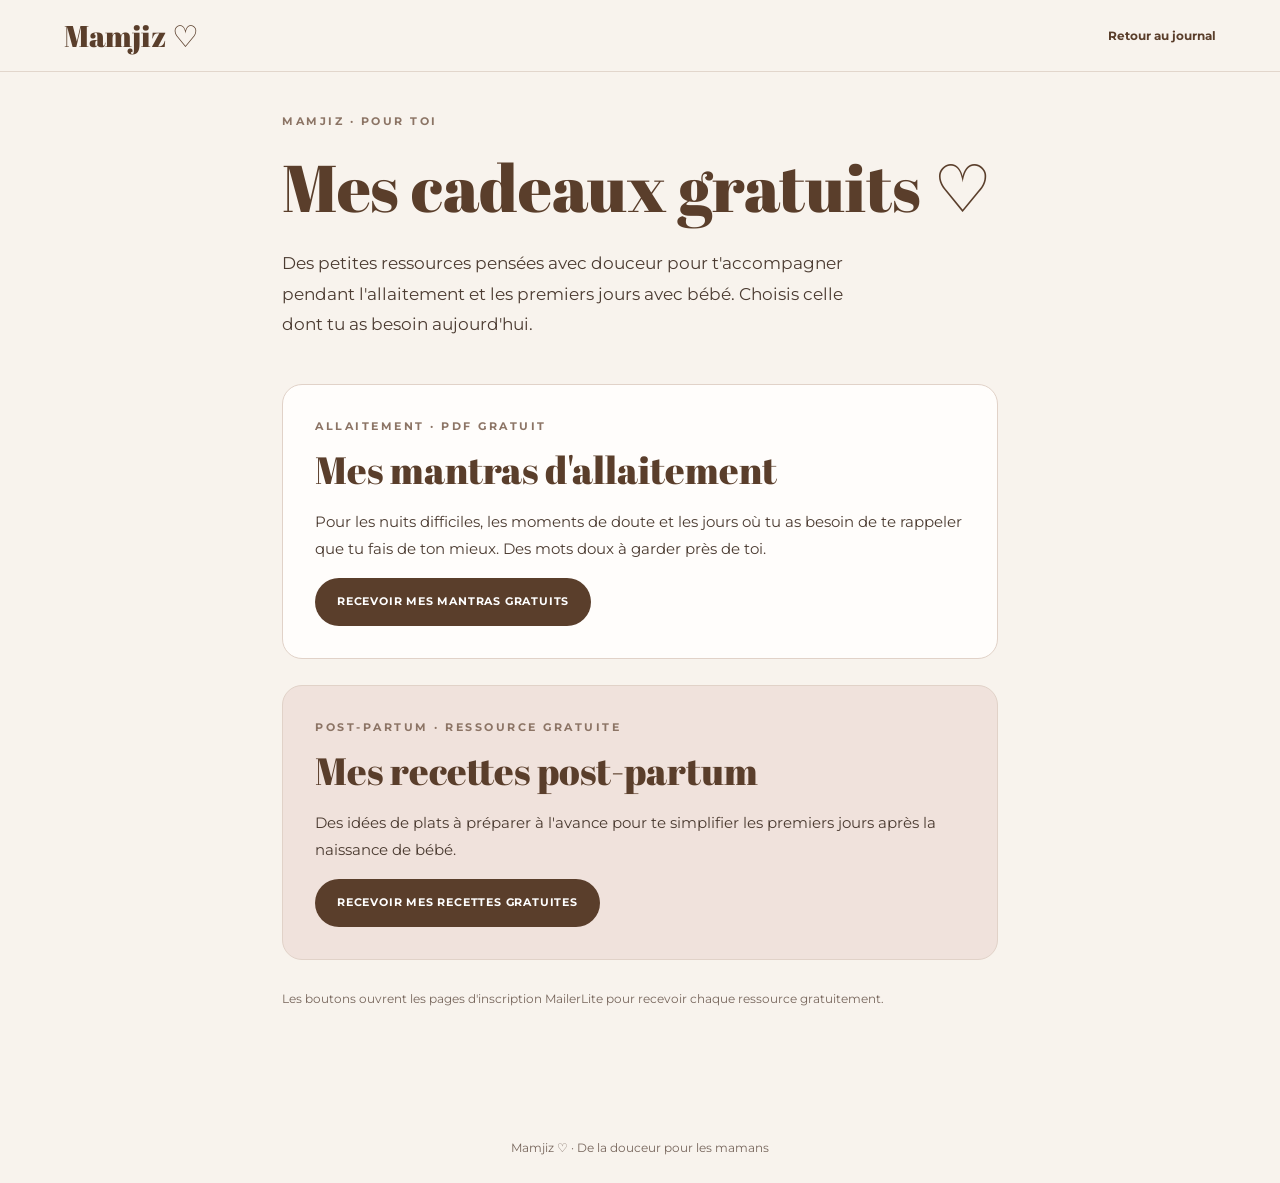
==== cadeaux-gratuits/index.html @ f65951b9 "Créer page cadeaux gratuits Mamjiz pour mantras et recettes" ====
<!doctype html>
<html lang="fr"><head><meta charset="utf-8"><meta name="viewport" content="width=device-width,initial-scale=1"><meta name="description" content="Les cadeaux gratuits Mamjiz : mantras d'allaitement et recettes post-partum à télécharger."><title>Cadeaux gratuits | Mamjiz</title><link href="https://fonts.googleapis.com/css2?family=Abril+Fatface&family=Montserrat:wght@400;500;600;700&display=swap" rel="stylesheet"><style>
:root{--bg:#f8f3ed;--brown:#5a3e2b;--pink:#f0e2dc}*{box-sizing:border-box}body{margin:0;background:var(--bg);color:#4b3b31;font:15px/1.8 Montserrat,sans-serif}header{background:#f8f3ed;border-bottom:1px solid #e2d6cc;padding:15px 5%;display:flex;align-items:center;justify-content:space-between}header a{text-decoration:none;color:var(--brown)}.brand{font:30px 'Abril Fatface',serif}.back{font-size:12px;font-weight:700}main{max-width:760px;margin:auto;padding:40px 22px 90px}.eyebrow{font-size:11px;letter-spacing:2.5px;text-transform:uppercase;font-weight:700;color:#8c7465}h1,h2{font-family:'Abril Fatface',Georgia,serif;color:var(--brown);font-weight:400;line-height:1.2}h1{font-size:clamp(42px,8vw,66px);margin:15px 0 22px}h2{font-size:clamp(28px,5vw,38px);margin:10px 0 16px}.lead{font-size:17px;max-width:590px}.gifts{display:grid;gap:26px;margin-top:44px}.gift{background:#fffdfb;border:1px solid #e1d2c8;border-radius:20px;padding:32px}.gift:nth-child(2){background:#f0e2dc}.gift p{margin:0 0 16px}.btn{display:inline-block;background:var(--brown);color:#fff;text-decoration:none;text-transform:uppercase;letter-spacing:.8px;font-size:11px;font-weight:700;border-radius:35px;padding:14px 22px;text-align:center}.note{font-size:12px;color:#77665c;margin-top:28px}footer{text-align:center;font-size:12px;padding:25px;color:#77665c}@media(max-width:650px){.gift{padding:26px 22px}.btn{display:block}}
</style></head><body><header><a class="brand" href="/">Mamjiz ♡</a><a class="back" href="/blog/mes-indispensables-allaitement/">Retour au journal</a></header><main><div class="eyebrow">Mamjiz · Pour toi</div><h1>Mes cadeaux gratuits ♡</h1><p class="lead">Des petites ressources pensées avec douceur pour t'accompagner pendant l'allaitement et les premiers jours avec bébé. Choisis celle dont tu as besoin aujourd'hui.</p><div class="gifts"><section class="gift"><div class="eyebrow">Allaitement · PDF gratuit</div><h2>Mes mantras d'allaitement</h2><p>Pour les nuits difficiles, les moments de doute et les jours où tu as besoin de te rappeler que tu fais de ton mieux. Des mots doux à garder près de toi.</p><a class="btn" href="https://mamjiz-57dzkx.subscribepage.io" target="_blank" rel="noopener">Recevoir mes mantras gratuits</a></section><section class="gift"><div class="eyebrow">Post-partum · Ressource gratuite</div><h2>Mes recettes post-partum</h2><p>Des idées de plats à préparer à l'avance pour te simplifier les premiers jours après la naissance de bébé.</p><a class="btn" href="https://mamjiz-z2cquz.subscribepage.io" target="_blank" rel="noopener">Recevoir mes recettes gratuites</a></section></div><p class="note">Les boutons ouvrent les pages d'inscription MailerLite pour recevoir chaque ressource gratuitement.</p></main><footer>Mamjiz ♡ · De la douceur pour les mamans</footer></body></html>
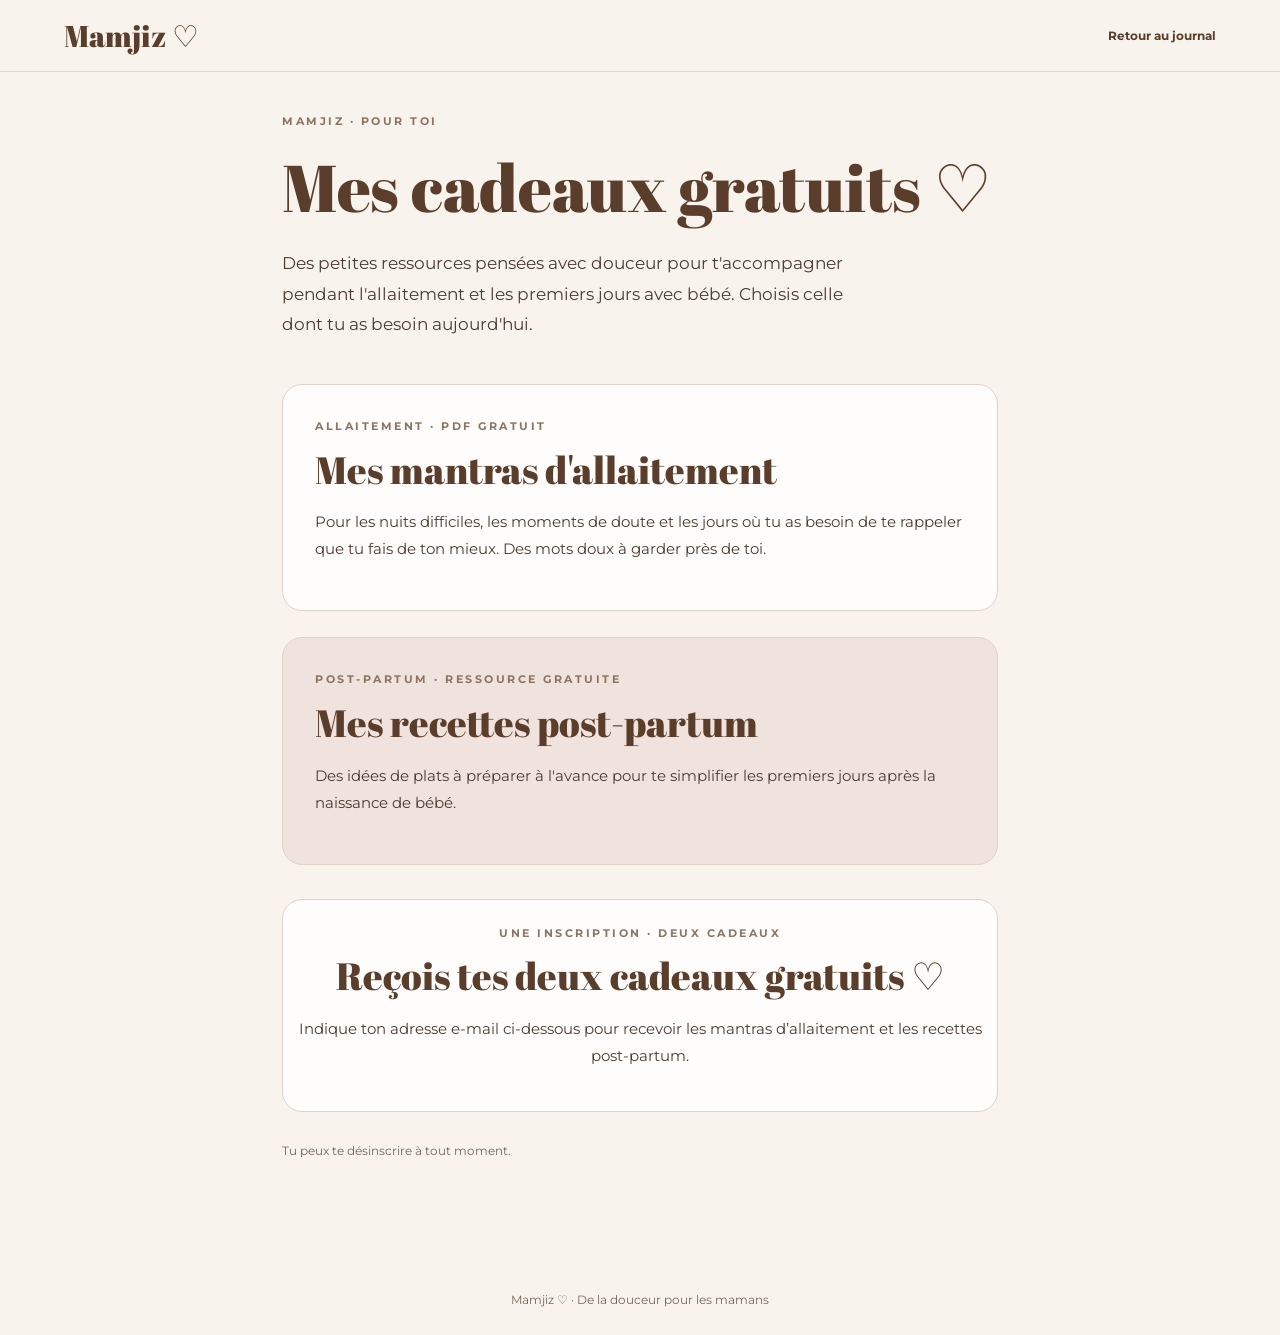
==== commit 11b05830: "Intégrer formulaire MailerLite commun aux deux cadeaux sur la page Mamjiz" ====
--- a/cadeaux-gratuits/index.html
+++ b/cadeaux-gratuits/index.html
@@ -1,4 +1,4 @@
 <!doctype html>
 <html lang="fr"><head><meta charset="utf-8"><meta name="viewport" content="width=device-width,initial-scale=1"><meta name="description" content="Les cadeaux gratuits Mamjiz : mantras d'allaitement et recettes post-partum à télécharger."><title>Cadeaux gratuits | Mamjiz</title><link href="https://fonts.googleapis.com/css2?family=Abril+Fatface&family=Montserrat:wght@400;500;600;700&display=swap" rel="stylesheet"><style>
 :root{--bg:#f8f3ed;--brown:#5a3e2b;--pink:#f0e2dc}*{box-sizing:border-box}body{margin:0;background:var(--bg);color:#4b3b31;font:15px/1.8 Montserrat,sans-serif}header{background:#f8f3ed;border-bottom:1px solid #e2d6cc;padding:15px 5%;display:flex;align-items:center;justify-content:space-between}header a{text-decoration:none;color:var(--brown)}.brand{font:30px 'Abril Fatface',serif}.back{font-size:12px;font-weight:700}main{max-width:760px;margin:auto;padding:40px 22px 90px}.eyebrow{font-size:11px;letter-spacing:2.5px;text-transform:uppercase;font-weight:700;color:#8c7465}h1,h2{font-family:'Abril Fatface',Georgia,serif;color:var(--brown);font-weight:400;line-height:1.2}h1{font-size:clamp(42px,8vw,66px);margin:15px 0 22px}h2{font-size:clamp(28px,5vw,38px);margin:10px 0 16px}.lead{font-size:17px;max-width:590px}.gifts{display:grid;gap:26px;margin-top:44px}.gift{background:#fffdfb;border:1px solid #e1d2c8;border-radius:20px;padding:32px}.gift:nth-child(2){background:#f0e2dc}.gift p{margin:0 0 16px}.btn{display:inline-block;background:var(--brown);color:#fff;text-decoration:none;text-transform:uppercase;letter-spacing:.8px;font-size:11px;font-weight:700;border-radius:35px;padding:14px 22px;text-align:center}.note{font-size:12px;color:#77665c;margin-top:28px}footer{text-align:center;font-size:12px;padding:25px;color:#77665c}@media(max-width:650px){.gift{padding:26px 22px}.btn{display:block}}
-</style></head><body><header><a class="brand" href="/">Mamjiz ♡</a><a class="back" href="/blog/mes-indispensables-allaitement/">Retour au journal</a></header><main><div class="eyebrow">Mamjiz · Pour toi</div><h1>Mes cadeaux gratuits ♡</h1><p class="lead">Des petites ressources pensées avec douceur pour t'accompagner pendant l'allaitement et les premiers jours avec bébé. Choisis celle dont tu as besoin aujourd'hui.</p><div class="gifts"><section class="gift"><div class="eyebrow">Allaitement · PDF gratuit</div><h2>Mes mantras d'allaitement</h2><p>Pour les nuits difficiles, les moments de doute et les jours où tu as besoin de te rappeler que tu fais de ton mieux. Des mots doux à garder près de toi.</p><a class="btn" href="https://mamjiz-57dzkx.subscribepage.io" target="_blank" rel="noopener">Recevoir mes mantras gratuits</a></section><section class="gift"><div class="eyebrow">Post-partum · Ressource gratuite</div><h2>Mes recettes post-partum</h2><p>Des idées de plats à préparer à l'avance pour te simplifier les premiers jours après la naissance de bébé.</p><a class="btn" href="https://mamjiz-z2cquz.subscribepage.io" target="_blank" rel="noopener">Recevoir mes recettes gratuites</a></section></div><p class="note">Les boutons ouvrent les pages d'inscription MailerLite pour recevoir chaque ressource gratuitement.</p></main><footer>Mamjiz ♡ · De la douceur pour les mamans</footer></body></html>+ .signup{margin-top:34px;padding:24px 12px;border-radius:20px;background:#fffdfb;border:1px solid #e1d2c8;text-align:center}.signup p{margin:0 0 18px}.signup .ml-embedded{text-align:left}@media(max-width:650px){.signup{padding:22px 8px}} </style><script>(function(w,d,e,u,f,l,n){w[f]=w[f]||function(){(w[f].q=w[f].q||[]).push(arguments);};l=d.createElement(e);l.async=1;l.src=u;n=d.getElementsByTagName(e)[0];n.parentNode.insertBefore(l,n);})(window,document,"script","https://assets.mailerlite.com/js/universal.js","ml");ml("account","2702521");</script></head><body><header><a class="brand" href="/">Mamjiz ♡</a><a class="back" href="/blog/mes-indispensables-allaitement/">Retour au journal</a></header><main><div class="eyebrow">Mamjiz · Pour toi</div><h1>Mes cadeaux gratuits ♡</h1><p class="lead">Des petites ressources pensées avec douceur pour t'accompagner pendant l'allaitement et les premiers jours avec bébé. Choisis celle dont tu as besoin aujourd'hui.</p><div class="gifts"><section class="gift"><div class="eyebrow">Allaitement · PDF gratuit</div><h2>Mes mantras d'allaitement</h2><p>Pour les nuits difficiles, les moments de doute et les jours où tu as besoin de te rappeler que tu fais de ton mieux. Des mots doux à garder près de toi.</p></section><section class="gift"><div class="eyebrow">Post-partum · Ressource gratuite</div><h2>Mes recettes post-partum</h2><p>Des idées de plats à préparer à l'avance pour te simplifier les premiers jours après la naissance de bébé.</p></section></div><section id="inscription" class="signup"><div class="eyebrow">Une inscription · Deux cadeaux</div><h2>Reçois tes deux cadeaux gratuits ♡</h2><p>Indique ton adresse e-mail ci-dessous pour recevoir les mantras d’allaitement et les recettes post-partum.</p><div class="ml-embedded" data-form="Gw6E21"></div></section><p class="note">Tu peux te désinscrire à tout moment.</p></main><footer>Mamjiz ♡ · De la douceur pour les mamans</footer></body></html>
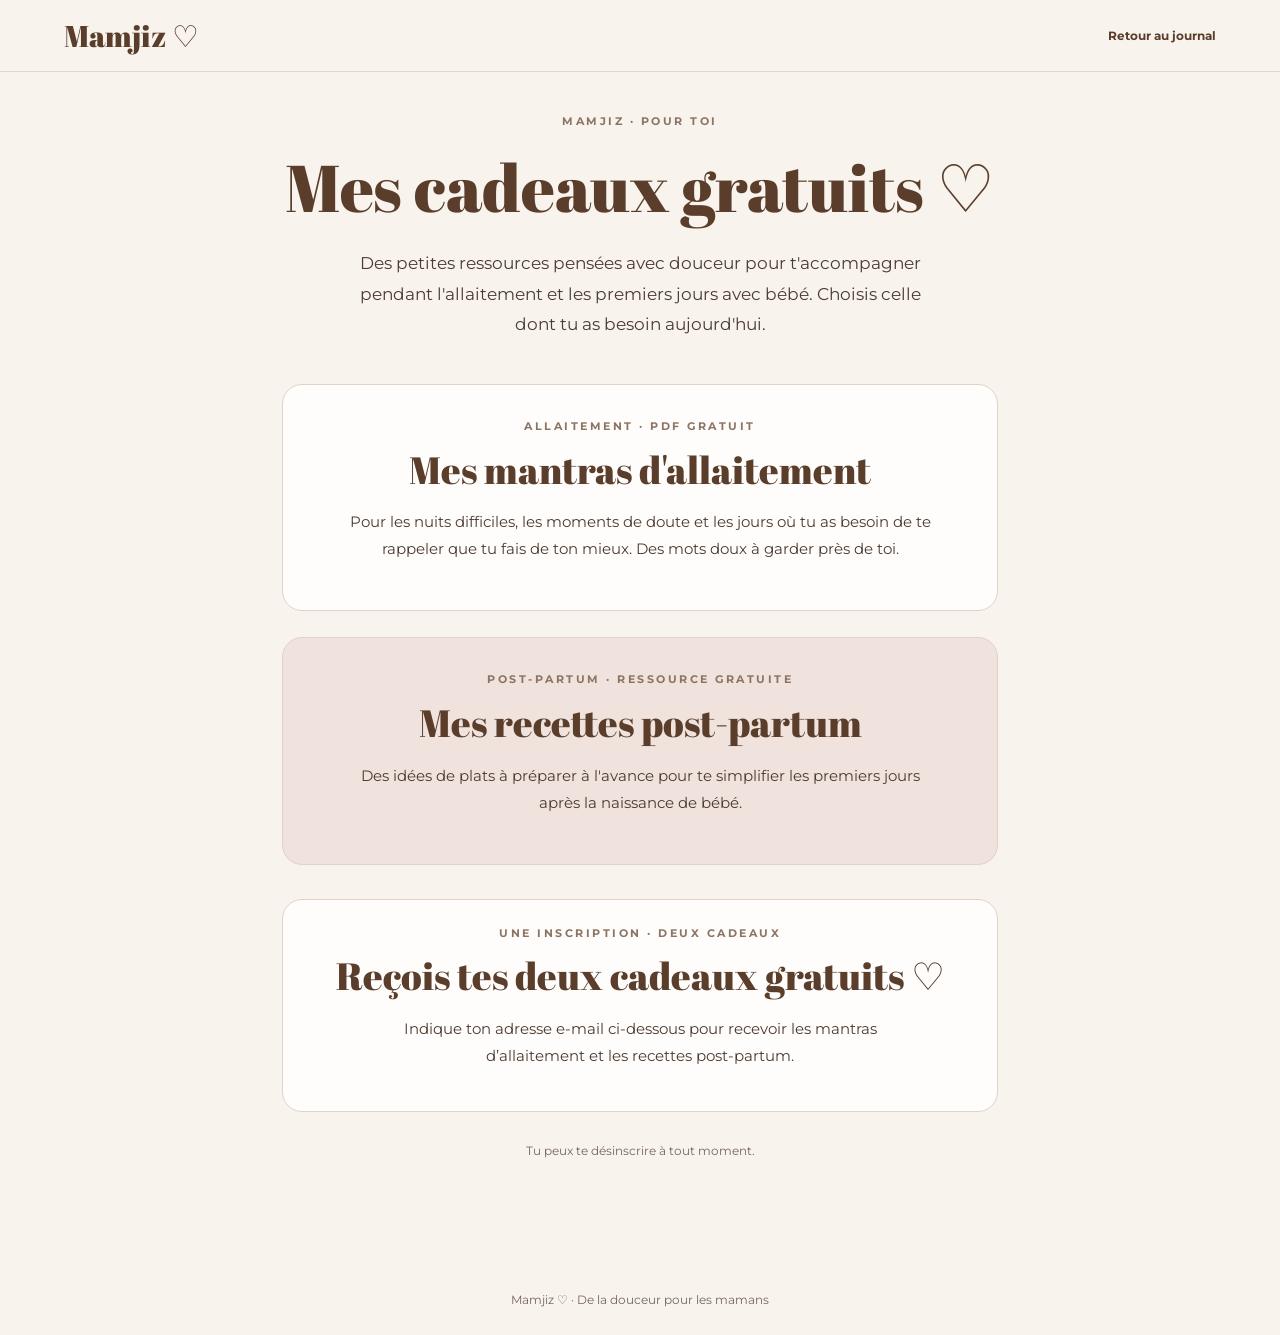
==== commit 7c477313: "Recentrer les contenus de la page Cadeaux gratuits" ====
--- a/cadeaux-gratuits/index.html
+++ b/cadeaux-gratuits/index.html
@@ -1,4 +1,4 @@
 <!doctype html>
 <html lang="fr"><head><meta charset="utf-8"><meta name="viewport" content="width=device-width,initial-scale=1"><meta name="description" content="Les cadeaux gratuits Mamjiz : mantras d'allaitement et recettes post-partum à télécharger."><title>Cadeaux gratuits | Mamjiz</title><link href="https://fonts.googleapis.com/css2?family=Abril+Fatface&family=Montserrat:wght@400;500;600;700&display=swap" rel="stylesheet"><style>
 :root{--bg:#f8f3ed;--brown:#5a3e2b;--pink:#f0e2dc}*{box-sizing:border-box}body{margin:0;background:var(--bg);color:#4b3b31;font:15px/1.8 Montserrat,sans-serif}header{background:#f8f3ed;border-bottom:1px solid #e2d6cc;padding:15px 5%;display:flex;align-items:center;justify-content:space-between}header a{text-decoration:none;color:var(--brown)}.brand{font:30px 'Abril Fatface',serif}.back{font-size:12px;font-weight:700}main{max-width:760px;margin:auto;padding:40px 22px 90px}.eyebrow{font-size:11px;letter-spacing:2.5px;text-transform:uppercase;font-weight:700;color:#8c7465}h1,h2{font-family:'Abril Fatface',Georgia,serif;color:var(--brown);font-weight:400;line-height:1.2}h1{font-size:clamp(42px,8vw,66px);margin:15px 0 22px}h2{font-size:clamp(28px,5vw,38px);margin:10px 0 16px}.lead{font-size:17px;max-width:590px}.gifts{display:grid;gap:26px;margin-top:44px}.gift{background:#fffdfb;border:1px solid #e1d2c8;border-radius:20px;padding:32px}.gift:nth-child(2){background:#f0e2dc}.gift p{margin:0 0 16px}.btn{display:inline-block;background:var(--brown);color:#fff;text-decoration:none;text-transform:uppercase;letter-spacing:.8px;font-size:11px;font-weight:700;border-radius:35px;padding:14px 22px;text-align:center}.note{font-size:12px;color:#77665c;margin-top:28px}footer{text-align:center;font-size:12px;padding:25px;color:#77665c}@media(max-width:650px){.gift{padding:26px 22px}.btn{display:block}}
- .signup{margin-top:34px;padding:24px 12px;border-radius:20px;background:#fffdfb;border:1px solid #e1d2c8;text-align:center}.signup p{margin:0 0 18px}.signup .ml-embedded{text-align:left}@media(max-width:650px){.signup{padding:22px 8px}} </style><script>(function(w,d,e,u,f,l,n){w[f]=w[f]||function(){(w[f].q=w[f].q||[]).push(arguments);};l=d.createElement(e);l.async=1;l.src=u;n=d.getElementsByTagName(e)[0];n.parentNode.insertBefore(l,n);})(window,document,"script","https://assets.mailerlite.com/js/universal.js","ml");ml("account","2702521");</script></head><body><header><a class="brand" href="/">Mamjiz ♡</a><a class="back" href="/blog/mes-indispensables-allaitement/">Retour au journal</a></header><main><div class="eyebrow">Mamjiz · Pour toi</div><h1>Mes cadeaux gratuits ♡</h1><p class="lead">Des petites ressources pensées avec douceur pour t'accompagner pendant l'allaitement et les premiers jours avec bébé. Choisis celle dont tu as besoin aujourd'hui.</p><div class="gifts"><section class="gift"><div class="eyebrow">Allaitement · PDF gratuit</div><h2>Mes mantras d'allaitement</h2><p>Pour les nuits difficiles, les moments de doute et les jours où tu as besoin de te rappeler que tu fais de ton mieux. Des mots doux à garder près de toi.</p></section><section class="gift"><div class="eyebrow">Post-partum · Ressource gratuite</div><h2>Mes recettes post-partum</h2><p>Des idées de plats à préparer à l'avance pour te simplifier les premiers jours après la naissance de bébé.</p></section></div><section id="inscription" class="signup"><div class="eyebrow">Une inscription · Deux cadeaux</div><h2>Reçois tes deux cadeaux gratuits ♡</h2><p>Indique ton adresse e-mail ci-dessous pour recevoir les mantras d’allaitement et les recettes post-partum.</p><div class="ml-embedded" data-form="Gw6E21"></div></section><p class="note">Tu peux te désinscrire à tout moment.</p></main><footer>Mamjiz ♡ · De la douceur pour les mamans</footer></body></html>+ .signup{margin-top:34px;padding:24px 12px;border-radius:20px;background:#fffdfb;border:1px solid #e1d2c8;text-align:center}.signup p{margin:0 0 18px}.signup .ml-embedded{width:100%;max-width:600px;margin:0 auto;text-align:left}main> .eyebrow,main>h1,main>.lead,.gift,.note{text-align:center}.lead{margin-left:auto;margin-right:auto}.gift p{max-width:590px;margin-left:auto;margin-right:auto}.signup>p{max-width:540px;margin-left:auto;margin-right:auto}@media(max-width:650px){.signup{padding:24px 12px}.gift{padding:28px 20px}} </style><script>(function(w,d,e,u,f,l,n){w[f]=w[f]||function(){(w[f].q=w[f].q||[]).push(arguments);};l=d.createElement(e);l.async=1;l.src=u;n=d.getElementsByTagName(e)[0];n.parentNode.insertBefore(l,n);})(window,document,"script","https://assets.mailerlite.com/js/universal.js","ml");ml("account","2702521");</script></head><body><header><a class="brand" href="/">Mamjiz ♡</a><a class="back" href="/blog/mes-indispensables-allaitement/">Retour au journal</a></header><main><div class="eyebrow">Mamjiz · Pour toi</div><h1>Mes cadeaux gratuits ♡</h1><p class="lead">Des petites ressources pensées avec douceur pour t'accompagner pendant l'allaitement et les premiers jours avec bébé. Choisis celle dont tu as besoin aujourd'hui.</p><div class="gifts"><section class="gift"><div class="eyebrow">Allaitement · PDF gratuit</div><h2>Mes mantras d'allaitement</h2><p>Pour les nuits difficiles, les moments de doute et les jours où tu as besoin de te rappeler que tu fais de ton mieux. Des mots doux à garder près de toi.</p></section><section class="gift"><div class="eyebrow">Post-partum · Ressource gratuite</div><h2>Mes recettes post-partum</h2><p>Des idées de plats à préparer à l'avance pour te simplifier les premiers jours après la naissance de bébé.</p></section></div><section id="inscription" class="signup"><div class="eyebrow">Une inscription · Deux cadeaux</div><h2>Reçois tes deux cadeaux gratuits ♡</h2><p>Indique ton adresse e-mail ci-dessous pour recevoir les mantras d’allaitement et les recettes post-partum.</p><div class="ml-embedded" data-form="Gw6E21"></div></section><p class="note">Tu peux te désinscrire à tout moment.</p></main><footer>Mamjiz ♡ · De la douceur pour les mamans</footer></body></html>
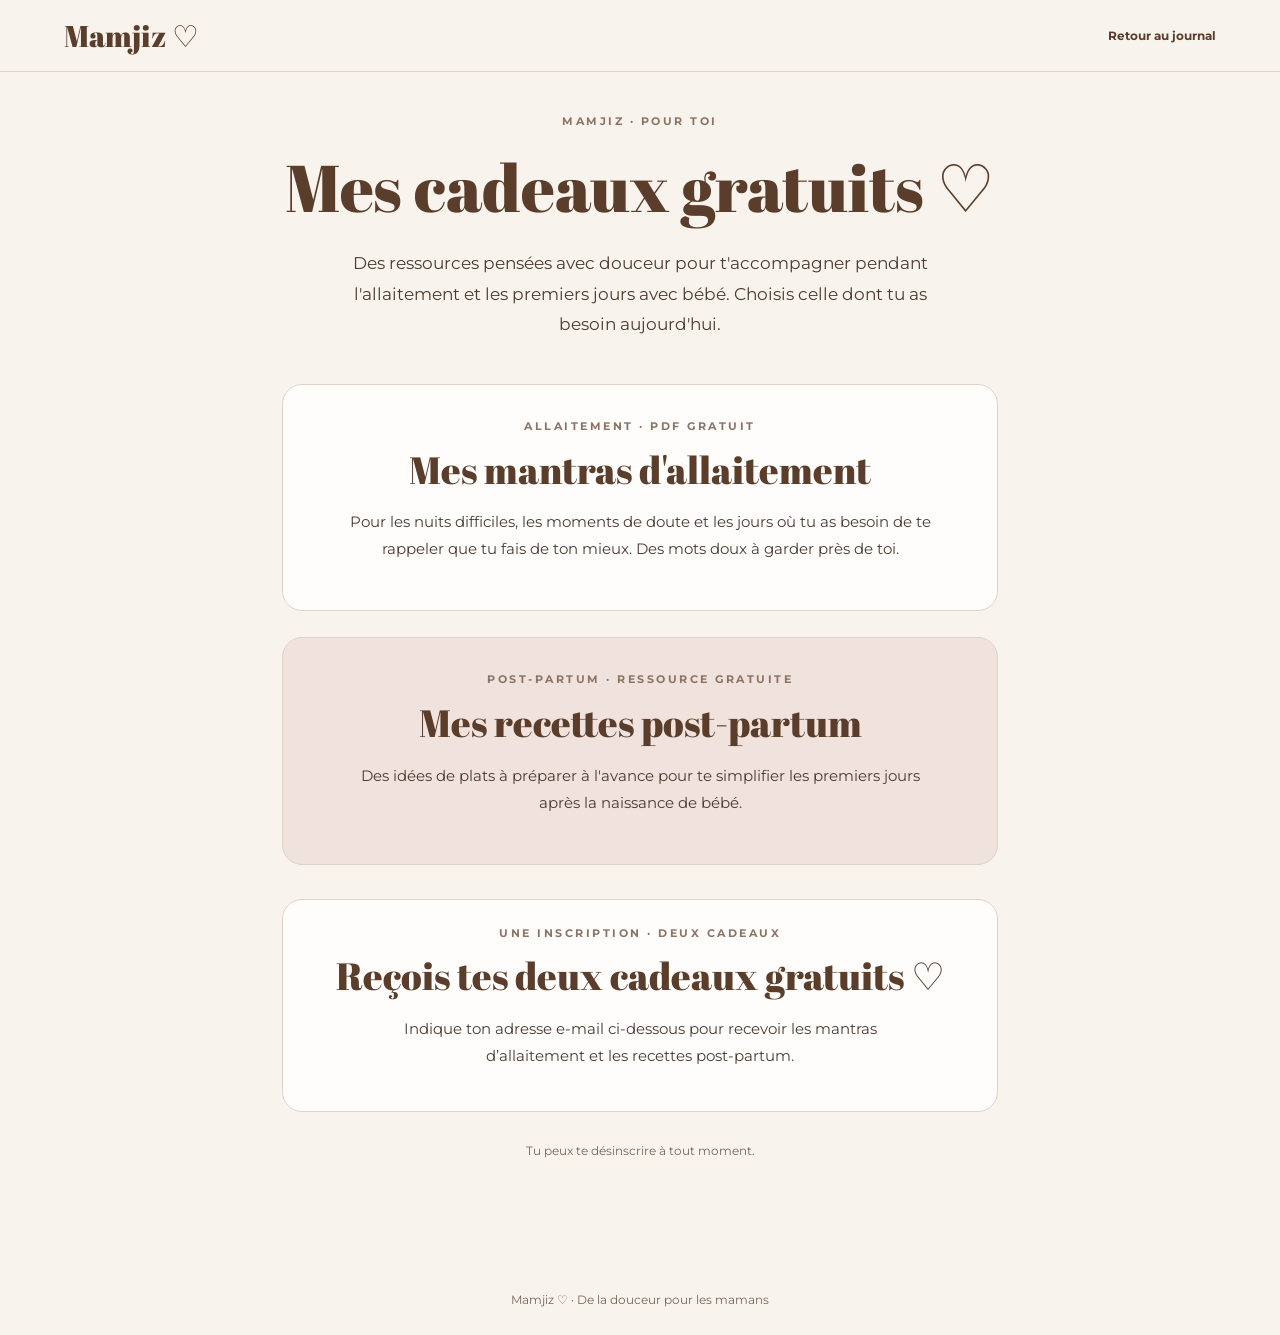
==== commit 440507fc: "Retirer petites du texte d'introduction des cadeaux gratuits" ====
--- a/cadeaux-gratuits/index.html
+++ b/cadeaux-gratuits/index.html
@@ -1,4 +1,4 @@
 <!doctype html>
 <html lang="fr"><head><meta charset="utf-8"><meta name="viewport" content="width=device-width,initial-scale=1"><meta name="description" content="Les cadeaux gratuits Mamjiz : mantras d'allaitement et recettes post-partum à télécharger."><title>Cadeaux gratuits | Mamjiz</title><link href="https://fonts.googleapis.com/css2?family=Abril+Fatface&family=Montserrat:wght@400;500;600;700&display=swap" rel="stylesheet"><style>
 :root{--bg:#f8f3ed;--brown:#5a3e2b;--pink:#f0e2dc}*{box-sizing:border-box}body{margin:0;background:var(--bg);color:#4b3b31;font:15px/1.8 Montserrat,sans-serif}header{background:#f8f3ed;border-bottom:1px solid #e2d6cc;padding:15px 5%;display:flex;align-items:center;justify-content:space-between}header a{text-decoration:none;color:var(--brown)}.brand{font:30px 'Abril Fatface',serif}.back{font-size:12px;font-weight:700}main{max-width:760px;margin:auto;padding:40px 22px 90px}.eyebrow{font-size:11px;letter-spacing:2.5px;text-transform:uppercase;font-weight:700;color:#8c7465}h1,h2{font-family:'Abril Fatface',Georgia,serif;color:var(--brown);font-weight:400;line-height:1.2}h1{font-size:clamp(42px,8vw,66px);margin:15px 0 22px}h2{font-size:clamp(28px,5vw,38px);margin:10px 0 16px}.lead{font-size:17px;max-width:590px}.gifts{display:grid;gap:26px;margin-top:44px}.gift{background:#fffdfb;border:1px solid #e1d2c8;border-radius:20px;padding:32px}.gift:nth-child(2){background:#f0e2dc}.gift p{margin:0 0 16px}.btn{display:inline-block;background:var(--brown);color:#fff;text-decoration:none;text-transform:uppercase;letter-spacing:.8px;font-size:11px;font-weight:700;border-radius:35px;padding:14px 22px;text-align:center}.note{font-size:12px;color:#77665c;margin-top:28px}footer{text-align:center;font-size:12px;padding:25px;color:#77665c}@media(max-width:650px){.gift{padding:26px 22px}.btn{display:block}}
- .signup{margin-top:34px;padding:24px 12px;border-radius:20px;background:#fffdfb;border:1px solid #e1d2c8;text-align:center}.signup p{margin:0 0 18px}.signup .ml-embedded{width:100%;max-width:600px;margin:0 auto;text-align:left}main> .eyebrow,main>h1,main>.lead,.gift,.note{text-align:center}.lead{margin-left:auto;margin-right:auto}.gift p{max-width:590px;margin-left:auto;margin-right:auto}.signup>p{max-width:540px;margin-left:auto;margin-right:auto}@media(max-width:650px){.signup{padding:24px 12px}.gift{padding:28px 20px}} </style><script>(function(w,d,e,u,f,l,n){w[f]=w[f]||function(){(w[f].q=w[f].q||[]).push(arguments);};l=d.createElement(e);l.async=1;l.src=u;n=d.getElementsByTagName(e)[0];n.parentNode.insertBefore(l,n);})(window,document,"script","https://assets.mailerlite.com/js/universal.js","ml");ml("account","2702521");</script></head><body><header><a class="brand" href="/">Mamjiz ♡</a><a class="back" href="/blog/mes-indispensables-allaitement/">Retour au journal</a></header><main><div class="eyebrow">Mamjiz · Pour toi</div><h1>Mes cadeaux gratuits ♡</h1><p class="lead">Des petites ressources pensées avec douceur pour t'accompagner pendant l'allaitement et les premiers jours avec bébé. Choisis celle dont tu as besoin aujourd'hui.</p><div class="gifts"><section class="gift"><div class="eyebrow">Allaitement · PDF gratuit</div><h2>Mes mantras d'allaitement</h2><p>Pour les nuits difficiles, les moments de doute et les jours où tu as besoin de te rappeler que tu fais de ton mieux. Des mots doux à garder près de toi.</p></section><section class="gift"><div class="eyebrow">Post-partum · Ressource gratuite</div><h2>Mes recettes post-partum</h2><p>Des idées de plats à préparer à l'avance pour te simplifier les premiers jours après la naissance de bébé.</p></section></div><section id="inscription" class="signup"><div class="eyebrow">Une inscription · Deux cadeaux</div><h2>Reçois tes deux cadeaux gratuits ♡</h2><p>Indique ton adresse e-mail ci-dessous pour recevoir les mantras d’allaitement et les recettes post-partum.</p><div class="ml-embedded" data-form="Gw6E21"></div></section><p class="note">Tu peux te désinscrire à tout moment.</p></main><footer>Mamjiz ♡ · De la douceur pour les mamans</footer></body></html>+ .signup{margin-top:34px;padding:24px 12px;border-radius:20px;background:#fffdfb;border:1px solid #e1d2c8;text-align:center}.signup p{margin:0 0 18px}.signup .ml-embedded{width:100%;max-width:600px;margin:0 auto;text-align:left}main> .eyebrow,main>h1,main>.lead,.gift,.note{text-align:center}.lead{margin-left:auto;margin-right:auto}.gift p{max-width:590px;margin-left:auto;margin-right:auto}.signup>p{max-width:540px;margin-left:auto;margin-right:auto}@media(max-width:650px){.signup{padding:24px 12px}.gift{padding:28px 20px}} </style><script>(function(w,d,e,u,f,l,n){w[f]=w[f]||function(){(w[f].q=w[f].q||[]).push(arguments);};l=d.createElement(e);l.async=1;l.src=u;n=d.getElementsByTagName(e)[0];n.parentNode.insertBefore(l,n);})(window,document,"script","https://assets.mailerlite.com/js/universal.js","ml");ml("account","2702521");</script></head><body><header><a class="brand" href="/">Mamjiz ♡</a><a class="back" href="/blog/mes-indispensables-allaitement/">Retour au journal</a></header><main><div class="eyebrow">Mamjiz · Pour toi</div><h1>Mes cadeaux gratuits ♡</h1><p class="lead">Des ressources pensées avec douceur pour t'accompagner pendant l'allaitement et les premiers jours avec bébé. Choisis celle dont tu as besoin aujourd'hui.</p><div class="gifts"><section class="gift"><div class="eyebrow">Allaitement · PDF gratuit</div><h2>Mes mantras d'allaitement</h2><p>Pour les nuits difficiles, les moments de doute et les jours où tu as besoin de te rappeler que tu fais de ton mieux. Des mots doux à garder près de toi.</p></section><section class="gift"><div class="eyebrow">Post-partum · Ressource gratuite</div><h2>Mes recettes post-partum</h2><p>Des idées de plats à préparer à l'avance pour te simplifier les premiers jours après la naissance de bébé.</p></section></div><section id="inscription" class="signup"><div class="eyebrow">Une inscription · Deux cadeaux</div><h2>Reçois tes deux cadeaux gratuits ♡</h2><p>Indique ton adresse e-mail ci-dessous pour recevoir les mantras d’allaitement et les recettes post-partum.</p><div class="ml-embedded" data-form="Gw6E21"></div></section><p class="note">Tu peux te désinscrire à tout moment.</p></main><footer>Mamjiz ♡ · De la douceur pour les mamans</footer></body></html>
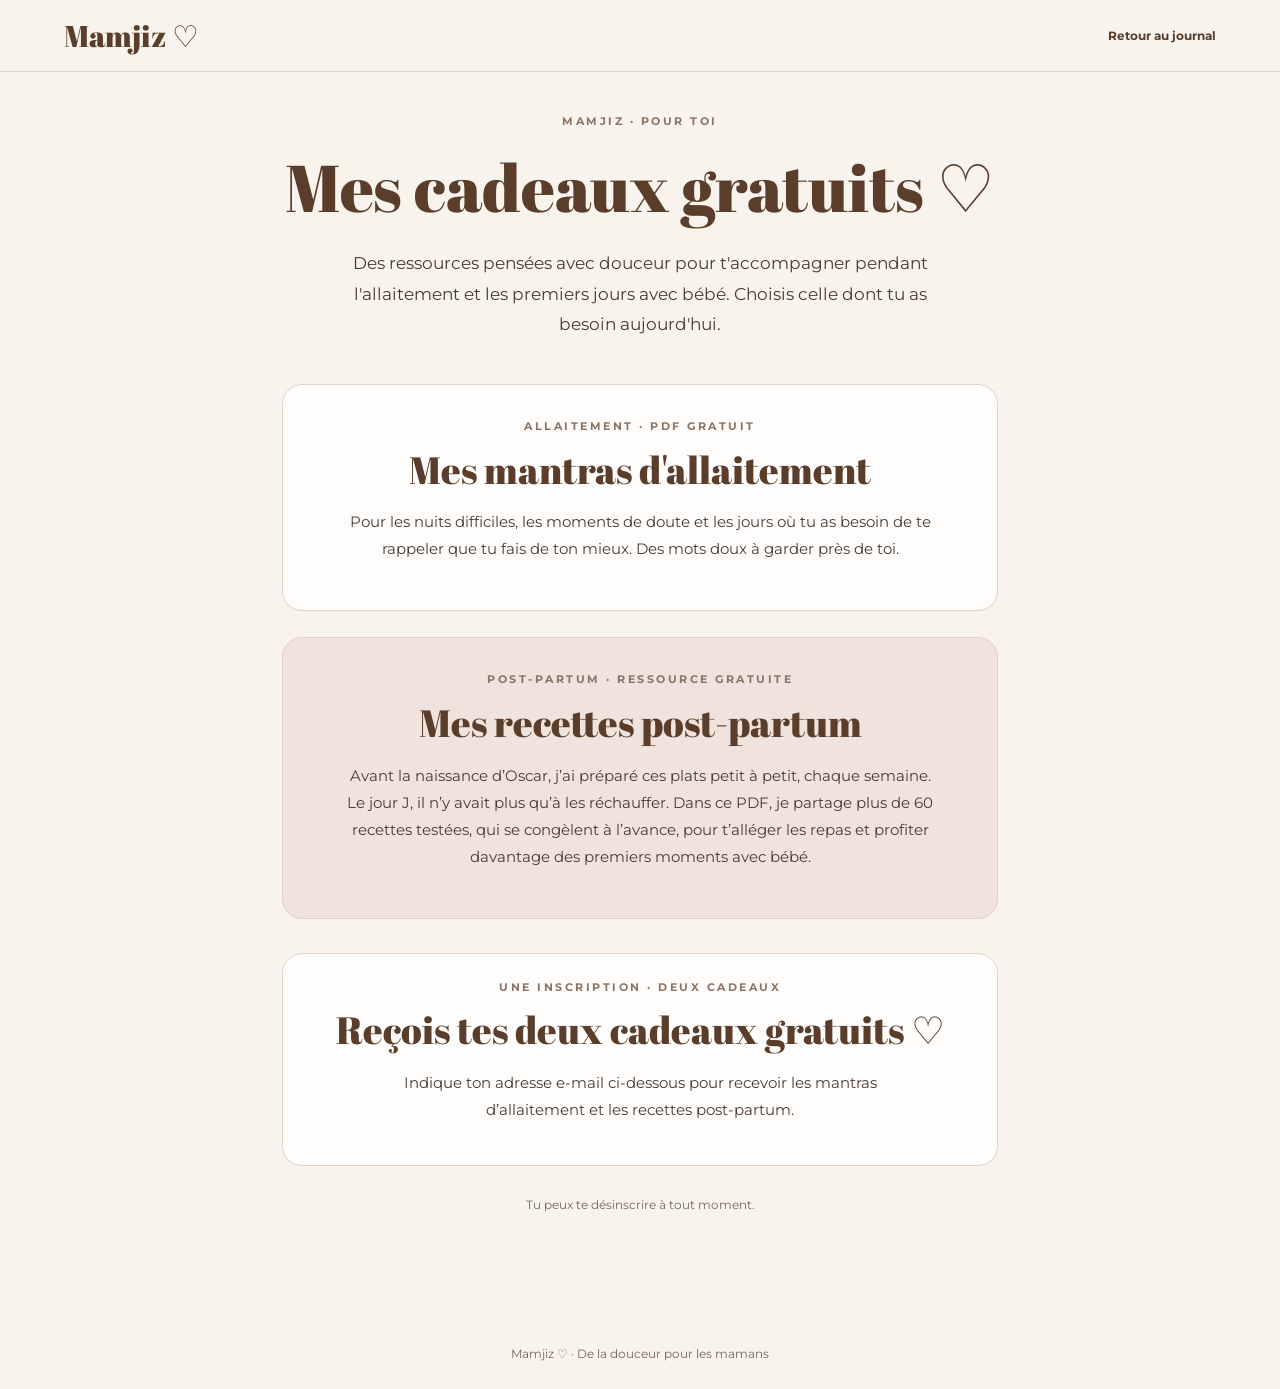
==== commit 1d4053a7: "Personnaliser la présentation des recettes post-partum" ====
--- a/cadeaux-gratuits/index.html
+++ b/cadeaux-gratuits/index.html
@@ -1,4 +1,4 @@
 <!doctype html>
 <html lang="fr"><head><meta charset="utf-8"><meta name="viewport" content="width=device-width,initial-scale=1"><meta name="description" content="Les cadeaux gratuits Mamjiz : mantras d'allaitement et recettes post-partum à télécharger."><title>Cadeaux gratuits | Mamjiz</title><link href="https://fonts.googleapis.com/css2?family=Abril+Fatface&family=Montserrat:wght@400;500;600;700&display=swap" rel="stylesheet"><style>
 :root{--bg:#f8f3ed;--brown:#5a3e2b;--pink:#f0e2dc}*{box-sizing:border-box}body{margin:0;background:var(--bg);color:#4b3b31;font:15px/1.8 Montserrat,sans-serif}header{background:#f8f3ed;border-bottom:1px solid #e2d6cc;padding:15px 5%;display:flex;align-items:center;justify-content:space-between}header a{text-decoration:none;color:var(--brown)}.brand{font:30px 'Abril Fatface',serif}.back{font-size:12px;font-weight:700}main{max-width:760px;margin:auto;padding:40px 22px 90px}.eyebrow{font-size:11px;letter-spacing:2.5px;text-transform:uppercase;font-weight:700;color:#8c7465}h1,h2{font-family:'Abril Fatface',Georgia,serif;color:var(--brown);font-weight:400;line-height:1.2}h1{font-size:clamp(42px,8vw,66px);margin:15px 0 22px}h2{font-size:clamp(28px,5vw,38px);margin:10px 0 16px}.lead{font-size:17px;max-width:590px}.gifts{display:grid;gap:26px;margin-top:44px}.gift{background:#fffdfb;border:1px solid #e1d2c8;border-radius:20px;padding:32px}.gift:nth-child(2){background:#f0e2dc}.gift p{margin:0 0 16px}.btn{display:inline-block;background:var(--brown);color:#fff;text-decoration:none;text-transform:uppercase;letter-spacing:.8px;font-size:11px;font-weight:700;border-radius:35px;padding:14px 22px;text-align:center}.note{font-size:12px;color:#77665c;margin-top:28px}footer{text-align:center;font-size:12px;padding:25px;color:#77665c}@media(max-width:650px){.gift{padding:26px 22px}.btn{display:block}}
- .signup{margin-top:34px;padding:24px 12px;border-radius:20px;background:#fffdfb;border:1px solid #e1d2c8;text-align:center}.signup p{margin:0 0 18px}.signup .ml-embedded{width:100%;max-width:600px;margin:0 auto;text-align:left}main> .eyebrow,main>h1,main>.lead,.gift,.note{text-align:center}.lead{margin-left:auto;margin-right:auto}.gift p{max-width:590px;margin-left:auto;margin-right:auto}.signup>p{max-width:540px;margin-left:auto;margin-right:auto}@media(max-width:650px){.signup{padding:24px 12px}.gift{padding:28px 20px}} </style><script>(function(w,d,e,u,f,l,n){w[f]=w[f]||function(){(w[f].q=w[f].q||[]).push(arguments);};l=d.createElement(e);l.async=1;l.src=u;n=d.getElementsByTagName(e)[0];n.parentNode.insertBefore(l,n);})(window,document,"script","https://assets.mailerlite.com/js/universal.js","ml");ml("account","2702521");</script></head><body><header><a class="brand" href="/">Mamjiz ♡</a><a class="back" href="/blog/mes-indispensables-allaitement/">Retour au journal</a></header><main><div class="eyebrow">Mamjiz · Pour toi</div><h1>Mes cadeaux gratuits ♡</h1><p class="lead">Des ressources pensées avec douceur pour t'accompagner pendant l'allaitement et les premiers jours avec bébé. Choisis celle dont tu as besoin aujourd'hui.</p><div class="gifts"><section class="gift"><div class="eyebrow">Allaitement · PDF gratuit</div><h2>Mes mantras d'allaitement</h2><p>Pour les nuits difficiles, les moments de doute et les jours où tu as besoin de te rappeler que tu fais de ton mieux. Des mots doux à garder près de toi.</p></section><section class="gift"><div class="eyebrow">Post-partum · Ressource gratuite</div><h2>Mes recettes post-partum</h2><p>Des idées de plats à préparer à l'avance pour te simplifier les premiers jours après la naissance de bébé.</p></section></div><section id="inscription" class="signup"><div class="eyebrow">Une inscription · Deux cadeaux</div><h2>Reçois tes deux cadeaux gratuits ♡</h2><p>Indique ton adresse e-mail ci-dessous pour recevoir les mantras d’allaitement et les recettes post-partum.</p><div class="ml-embedded" data-form="Gw6E21"></div></section><p class="note">Tu peux te désinscrire à tout moment.</p></main><footer>Mamjiz ♡ · De la douceur pour les mamans</footer></body></html>+ .signup{margin-top:34px;padding:24px 12px;border-radius:20px;background:#fffdfb;border:1px solid #e1d2c8;text-align:center}.signup p{margin:0 0 18px}.signup .ml-embedded{width:100%;max-width:600px;margin:0 auto;text-align:left}main> .eyebrow,main>h1,main>.lead,.gift,.note{text-align:center}.lead{margin-left:auto;margin-right:auto}.gift p{max-width:590px;margin-left:auto;margin-right:auto}.signup>p{max-width:540px;margin-left:auto;margin-right:auto}@media(max-width:650px){.signup{padding:24px 12px}.gift{padding:28px 20px}} </style><script>(function(w,d,e,u,f,l,n){w[f]=w[f]||function(){(w[f].q=w[f].q||[]).push(arguments);};l=d.createElement(e);l.async=1;l.src=u;n=d.getElementsByTagName(e)[0];n.parentNode.insertBefore(l,n);})(window,document,"script","https://assets.mailerlite.com/js/universal.js","ml");ml("account","2702521");</script></head><body><header><a class="brand" href="/">Mamjiz ♡</a><a class="back" href="/blog/mes-indispensables-allaitement/">Retour au journal</a></header><main><div class="eyebrow">Mamjiz · Pour toi</div><h1>Mes cadeaux gratuits ♡</h1><p class="lead">Des ressources pensées avec douceur pour t'accompagner pendant l'allaitement et les premiers jours avec bébé. Choisis celle dont tu as besoin aujourd'hui.</p><div class="gifts"><section class="gift"><div class="eyebrow">Allaitement · PDF gratuit</div><h2>Mes mantras d'allaitement</h2><p>Pour les nuits difficiles, les moments de doute et les jours où tu as besoin de te rappeler que tu fais de ton mieux. Des mots doux à garder près de toi.</p></section><section class="gift"><div class="eyebrow">Post-partum · Ressource gratuite</div><h2>Mes recettes post-partum</h2><p>Avant la naissance d’Oscar, j’ai préparé ces plats petit à petit, chaque semaine. Le jour J, il n’y avait plus qu’à les réchauffer. Dans ce PDF, je partage plus de 60 recettes testées, qui se congèlent à l’avance, pour t’alléger les repas et profiter davantage des premiers moments avec bébé.</p></section></div><section id="inscription" class="signup"><div class="eyebrow">Une inscription · Deux cadeaux</div><h2>Reçois tes deux cadeaux gratuits ♡</h2><p>Indique ton adresse e-mail ci-dessous pour recevoir les mantras d’allaitement et les recettes post-partum.</p><div class="ml-embedded" data-form="Gw6E21"></div></section><p class="note">Tu peux te désinscrire à tout moment.</p></main><footer>Mamjiz ♡ · De la douceur pour les mamans</footer></body></html>
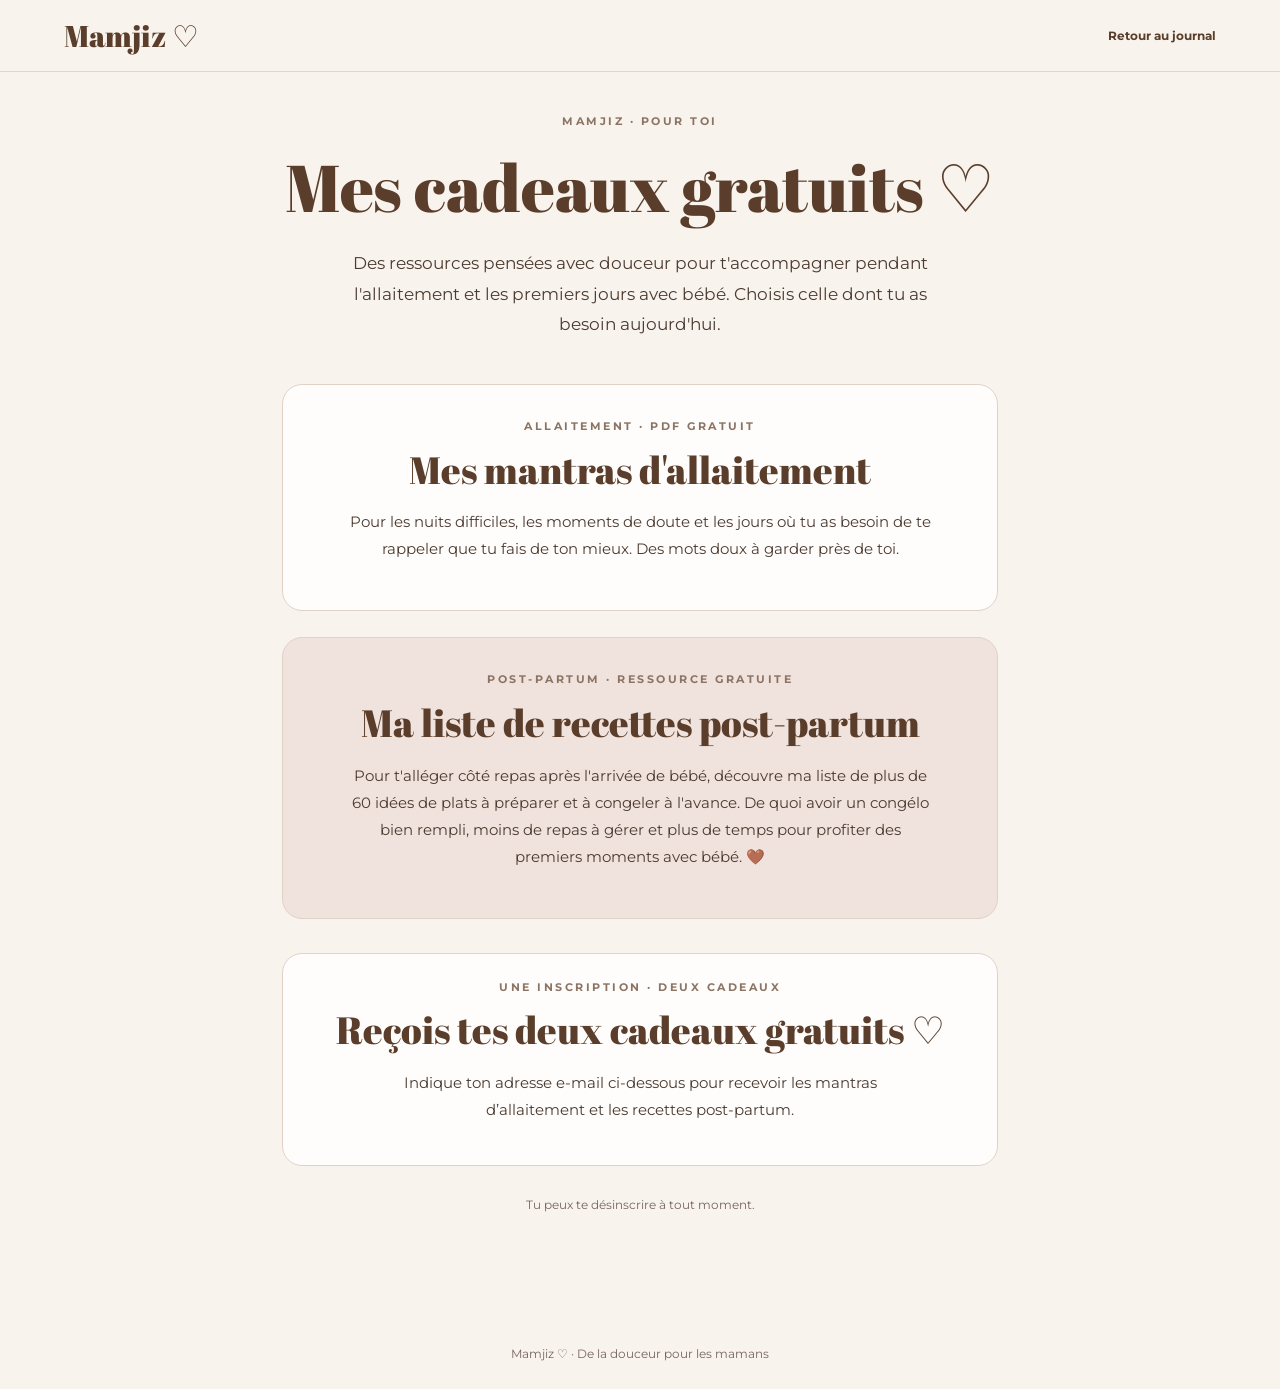
==== commit 131d2cdf: "Mettre à jour le titre et la description de la liste de recettes post-partum" ====
--- a/cadeaux-gratuits/index.html
+++ b/cadeaux-gratuits/index.html
@@ -1,4 +1,4 @@
 <!doctype html>
 <html lang="fr"><head><meta charset="utf-8"><meta name="viewport" content="width=device-width,initial-scale=1"><meta name="description" content="Les cadeaux gratuits Mamjiz : mantras d'allaitement et recettes post-partum à télécharger."><title>Cadeaux gratuits | Mamjiz</title><link href="https://fonts.googleapis.com/css2?family=Abril+Fatface&family=Montserrat:wght@400;500;600;700&display=swap" rel="stylesheet"><style>
 :root{--bg:#f8f3ed;--brown:#5a3e2b;--pink:#f0e2dc}*{box-sizing:border-box}body{margin:0;background:var(--bg);color:#4b3b31;font:15px/1.8 Montserrat,sans-serif}header{background:#f8f3ed;border-bottom:1px solid #e2d6cc;padding:15px 5%;display:flex;align-items:center;justify-content:space-between}header a{text-decoration:none;color:var(--brown)}.brand{font:30px 'Abril Fatface',serif}.back{font-size:12px;font-weight:700}main{max-width:760px;margin:auto;padding:40px 22px 90px}.eyebrow{font-size:11px;letter-spacing:2.5px;text-transform:uppercase;font-weight:700;color:#8c7465}h1,h2{font-family:'Abril Fatface',Georgia,serif;color:var(--brown);font-weight:400;line-height:1.2}h1{font-size:clamp(42px,8vw,66px);margin:15px 0 22px}h2{font-size:clamp(28px,5vw,38px);margin:10px 0 16px}.lead{font-size:17px;max-width:590px}.gifts{display:grid;gap:26px;margin-top:44px}.gift{background:#fffdfb;border:1px solid #e1d2c8;border-radius:20px;padding:32px}.gift:nth-child(2){background:#f0e2dc}.gift p{margin:0 0 16px}.btn{display:inline-block;background:var(--brown);color:#fff;text-decoration:none;text-transform:uppercase;letter-spacing:.8px;font-size:11px;font-weight:700;border-radius:35px;padding:14px 22px;text-align:center}.note{font-size:12px;color:#77665c;margin-top:28px}footer{text-align:center;font-size:12px;padding:25px;color:#77665c}@media(max-width:650px){.gift{padding:26px 22px}.btn{display:block}}
- .signup{margin-top:34px;padding:24px 12px;border-radius:20px;background:#fffdfb;border:1px solid #e1d2c8;text-align:center}.signup p{margin:0 0 18px}.signup .ml-embedded{width:100%;max-width:600px;margin:0 auto;text-align:left}main> .eyebrow,main>h1,main>.lead,.gift,.note{text-align:center}.lead{margin-left:auto;margin-right:auto}.gift p{max-width:590px;margin-left:auto;margin-right:auto}.signup>p{max-width:540px;margin-left:auto;margin-right:auto}@media(max-width:650px){.signup{padding:24px 12px}.gift{padding:28px 20px}} </style><script>(function(w,d,e,u,f,l,n){w[f]=w[f]||function(){(w[f].q=w[f].q||[]).push(arguments);};l=d.createElement(e);l.async=1;l.src=u;n=d.getElementsByTagName(e)[0];n.parentNode.insertBefore(l,n);})(window,document,"script","https://assets.mailerlite.com/js/universal.js","ml");ml("account","2702521");</script></head><body><header><a class="brand" href="/">Mamjiz ♡</a><a class="back" href="/blog/mes-indispensables-allaitement/">Retour au journal</a></header><main><div class="eyebrow">Mamjiz · Pour toi</div><h1>Mes cadeaux gratuits ♡</h1><p class="lead">Des ressources pensées avec douceur pour t'accompagner pendant l'allaitement et les premiers jours avec bébé. Choisis celle dont tu as besoin aujourd'hui.</p><div class="gifts"><section class="gift"><div class="eyebrow">Allaitement · PDF gratuit</div><h2>Mes mantras d'allaitement</h2><p>Pour les nuits difficiles, les moments de doute et les jours où tu as besoin de te rappeler que tu fais de ton mieux. Des mots doux à garder près de toi.</p></section><section class="gift"><div class="eyebrow">Post-partum · Ressource gratuite</div><h2>Mes recettes post-partum</h2><p>Avant la naissance d’Oscar, j’ai préparé ces plats petit à petit, chaque semaine. Le jour J, il n’y avait plus qu’à les réchauffer. Dans ce PDF, je partage plus de 60 recettes testées, qui se congèlent à l’avance, pour t’alléger les repas et profiter davantage des premiers moments avec bébé.</p></section></div><section id="inscription" class="signup"><div class="eyebrow">Une inscription · Deux cadeaux</div><h2>Reçois tes deux cadeaux gratuits ♡</h2><p>Indique ton adresse e-mail ci-dessous pour recevoir les mantras d’allaitement et les recettes post-partum.</p><div class="ml-embedded" data-form="Gw6E21"></div></section><p class="note">Tu peux te désinscrire à tout moment.</p></main><footer>Mamjiz ♡ · De la douceur pour les mamans</footer></body></html>+ .signup{margin-top:34px;padding:24px 12px;border-radius:20px;background:#fffdfb;border:1px solid #e1d2c8;text-align:center}.signup p{margin:0 0 18px}.signup .ml-embedded{width:100%;max-width:600px;margin:0 auto;text-align:left}main> .eyebrow,main>h1,main>.lead,.gift,.note{text-align:center}.lead{margin-left:auto;margin-right:auto}.gift p{max-width:590px;margin-left:auto;margin-right:auto}.signup>p{max-width:540px;margin-left:auto;margin-right:auto}@media(max-width:650px){.signup{padding:24px 12px}.gift{padding:28px 20px}} </style><script>(function(w,d,e,u,f,l,n){w[f]=w[f]||function(){(w[f].q=w[f].q||[]).push(arguments);};l=d.createElement(e);l.async=1;l.src=u;n=d.getElementsByTagName(e)[0];n.parentNode.insertBefore(l,n);})(window,document,"script","https://assets.mailerlite.com/js/universal.js","ml");ml("account","2702521");</script></head><body><header><a class="brand" href="/">Mamjiz ♡</a><a class="back" href="/blog/mes-indispensables-allaitement/">Retour au journal</a></header><main><div class="eyebrow">Mamjiz · Pour toi</div><h1>Mes cadeaux gratuits ♡</h1><p class="lead">Des ressources pensées avec douceur pour t'accompagner pendant l'allaitement et les premiers jours avec bébé. Choisis celle dont tu as besoin aujourd'hui.</p><div class="gifts"><section class="gift"><div class="eyebrow">Allaitement · PDF gratuit</div><h2>Mes mantras d'allaitement</h2><p>Pour les nuits difficiles, les moments de doute et les jours où tu as besoin de te rappeler que tu fais de ton mieux. Des mots doux à garder près de toi.</p></section><section class="gift"><div class="eyebrow">Post-partum · Ressource gratuite</div><h2>Ma liste de recettes post-partum</h2><p>Pour t'alléger côté repas après l'arrivée de bébé, découvre ma liste de plus de 60 idées de plats à préparer et à congeler à l'avance. De quoi avoir un congélo bien rempli, moins de repas à gérer et plus de temps pour profiter des premiers moments avec bébé. 🤎</p></section></div><section id="inscription" class="signup"><div class="eyebrow">Une inscription · Deux cadeaux</div><h2>Reçois tes deux cadeaux gratuits ♡</h2><p>Indique ton adresse e-mail ci-dessous pour recevoir les mantras d’allaitement et les recettes post-partum.</p><div class="ml-embedded" data-form="Gw6E21"></div></section><p class="note">Tu peux te désinscrire à tout moment.</p></main><footer>Mamjiz ♡ · De la douceur pour les mamans</footer></body></html>
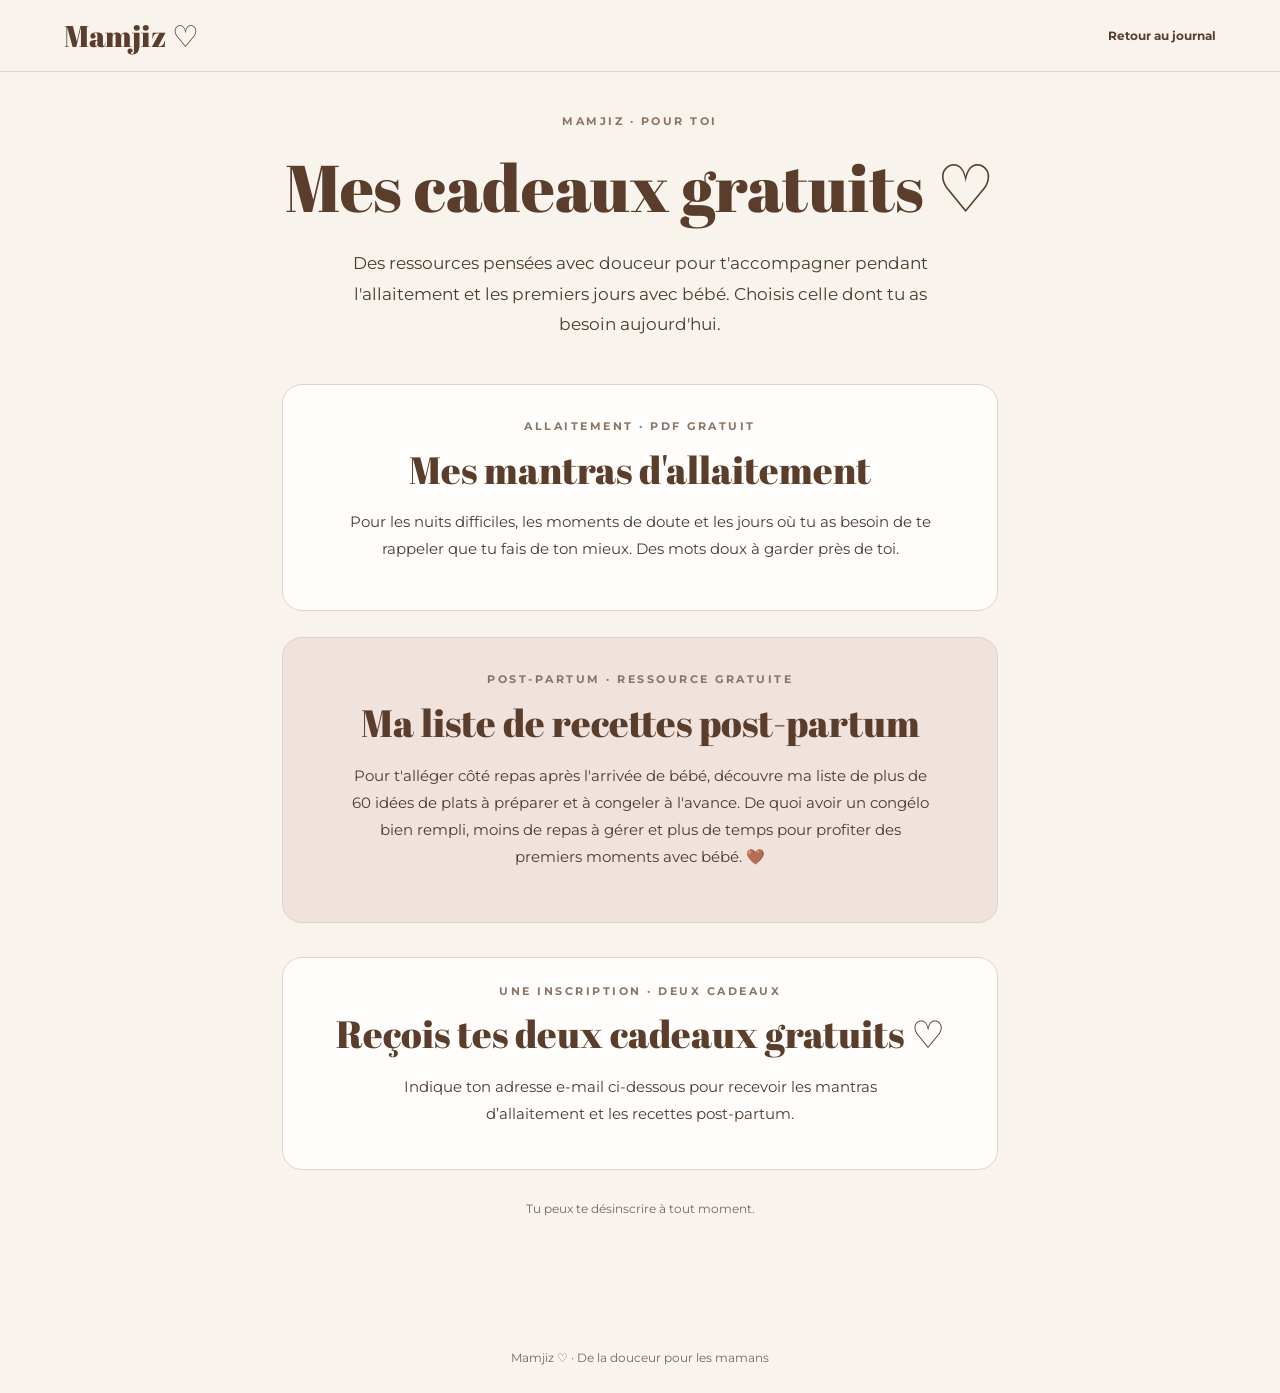
==== commit f722447a: "Intégrer le formulaire MailerLite dédié aux recettes dans leur encadré sur Mes cadeaux" ====
--- a/cadeaux-gratuits/index.html
+++ b/cadeaux-gratuits/index.html
@@ -1,4 +1,4 @@
 <!doctype html>
 <html lang="fr"><head><meta charset="utf-8"><meta name="viewport" content="width=device-width,initial-scale=1"><meta name="description" content="Les cadeaux gratuits Mamjiz : mantras d'allaitement et recettes post-partum à télécharger."><title>Cadeaux gratuits | Mamjiz</title><link href="https://fonts.googleapis.com/css2?family=Abril+Fatface&family=Montserrat:wght@400;500;600;700&display=swap" rel="stylesheet"><style>
 :root{--bg:#f8f3ed;--brown:#5a3e2b;--pink:#f0e2dc}*{box-sizing:border-box}body{margin:0;background:var(--bg);color:#4b3b31;font:15px/1.8 Montserrat,sans-serif}header{background:#f8f3ed;border-bottom:1px solid #e2d6cc;padding:15px 5%;display:flex;align-items:center;justify-content:space-between}header a{text-decoration:none;color:var(--brown)}.brand{font:30px 'Abril Fatface',serif}.back{font-size:12px;font-weight:700}main{max-width:760px;margin:auto;padding:40px 22px 90px}.eyebrow{font-size:11px;letter-spacing:2.5px;text-transform:uppercase;font-weight:700;color:#8c7465}h1,h2{font-family:'Abril Fatface',Georgia,serif;color:var(--brown);font-weight:400;line-height:1.2}h1{font-size:clamp(42px,8vw,66px);margin:15px 0 22px}h2{font-size:clamp(28px,5vw,38px);margin:10px 0 16px}.lead{font-size:17px;max-width:590px}.gifts{display:grid;gap:26px;margin-top:44px}.gift{background:#fffdfb;border:1px solid #e1d2c8;border-radius:20px;padding:32px}.gift:nth-child(2){background:#f0e2dc}.gift p{margin:0 0 16px}.btn{display:inline-block;background:var(--brown);color:#fff;text-decoration:none;text-transform:uppercase;letter-spacing:.8px;font-size:11px;font-weight:700;border-radius:35px;padding:14px 22px;text-align:center}.note{font-size:12px;color:#77665c;margin-top:28px}footer{text-align:center;font-size:12px;padding:25px;color:#77665c}@media(max-width:650px){.gift{padding:26px 22px}.btn{display:block}}
- .signup{margin-top:34px;padding:24px 12px;border-radius:20px;background:#fffdfb;border:1px solid #e1d2c8;text-align:center}.signup p{margin:0 0 18px}.signup .ml-embedded{width:100%;max-width:600px;margin:0 auto;text-align:left}main> .eyebrow,main>h1,main>.lead,.gift,.note{text-align:center}.lead{margin-left:auto;margin-right:auto}.gift p{max-width:590px;margin-left:auto;margin-right:auto}.signup>p{max-width:540px;margin-left:auto;margin-right:auto}@media(max-width:650px){.signup{padding:24px 12px}.gift{padding:28px 20px}} </style><script>(function(w,d,e,u,f,l,n){w[f]=w[f]||function(){(w[f].q=w[f].q||[]).push(arguments);};l=d.createElement(e);l.async=1;l.src=u;n=d.getElementsByTagName(e)[0];n.parentNode.insertBefore(l,n);})(window,document,"script","https://assets.mailerlite.com/js/universal.js","ml");ml("account","2702521");</script></head><body><header><a class="brand" href="/">Mamjiz ♡</a><a class="back" href="/blog/mes-indispensables-allaitement/">Retour au journal</a></header><main><div class="eyebrow">Mamjiz · Pour toi</div><h1>Mes cadeaux gratuits ♡</h1><p class="lead">Des ressources pensées avec douceur pour t'accompagner pendant l'allaitement et les premiers jours avec bébé. Choisis celle dont tu as besoin aujourd'hui.</p><div class="gifts"><section class="gift"><div class="eyebrow">Allaitement · PDF gratuit</div><h2>Mes mantras d'allaitement</h2><p>Pour les nuits difficiles, les moments de doute et les jours où tu as besoin de te rappeler que tu fais de ton mieux. Des mots doux à garder près de toi.</p></section><section class="gift"><div class="eyebrow">Post-partum · Ressource gratuite</div><h2>Ma liste de recettes post-partum</h2><p>Pour t'alléger côté repas après l'arrivée de bébé, découvre ma liste de plus de 60 idées de plats à préparer et à congeler à l'avance. De quoi avoir un congélo bien rempli, moins de repas à gérer et plus de temps pour profiter des premiers moments avec bébé. 🤎</p></section></div><section id="inscription" class="signup"><div class="eyebrow">Une inscription · Deux cadeaux</div><h2>Reçois tes deux cadeaux gratuits ♡</h2><p>Indique ton adresse e-mail ci-dessous pour recevoir les mantras d’allaitement et les recettes post-partum.</p><div class="ml-embedded" data-form="Gw6E21"></div></section><p class="note">Tu peux te désinscrire à tout moment.</p></main><footer>Mamjiz ♡ · De la douceur pour les mamans</footer></body></html>+ .signup{margin-top:34px;padding:24px 12px;border-radius:20px;background:#fffdfb;border:1px solid #e1d2c8;text-align:center}.signup p{margin:0 0 18px}.signup .ml-embedded{width:100%;max-width:600px;margin:0 auto;text-align:left}main> .eyebrow,main>h1,main>.lead,.gift,.note{text-align:center}.lead{margin-left:auto;margin-right:auto}.gift p{max-width:590px;margin-left:auto;margin-right:auto}.gift .ml-embedded{width:100%;max-width:600px;margin:20px auto 0;text-align:left}.signup>p{max-width:540px;margin-left:auto;margin-right:auto}@media(max-width:650px){.signup{padding:24px 12px}.gift{padding:28px 20px}} </style><script>(function(w,d,e,u,f,l,n){w[f]=w[f]||function(){(w[f].q=w[f].q||[]).push(arguments);};l=d.createElement(e);l.async=1;l.src=u;n=d.getElementsByTagName(e)[0];n.parentNode.insertBefore(l,n);})(window,document,"script","https://assets.mailerlite.com/js/universal.js","ml");ml("account","2702521");</script></head><body><header><a class="brand" href="/">Mamjiz ♡</a><a class="back" href="/blog/mes-indispensables-allaitement/">Retour au journal</a></header><main><div class="eyebrow">Mamjiz · Pour toi</div><h1>Mes cadeaux gratuits ♡</h1><p class="lead">Des ressources pensées avec douceur pour t'accompagner pendant l'allaitement et les premiers jours avec bébé. Choisis celle dont tu as besoin aujourd'hui.</p><div class="gifts"><section class="gift"><div class="eyebrow">Allaitement · PDF gratuit</div><h2>Mes mantras d'allaitement</h2><p>Pour les nuits difficiles, les moments de doute et les jours où tu as besoin de te rappeler que tu fais de ton mieux. Des mots doux à garder près de toi.</p></section><section class="gift"><div class="eyebrow">Post-partum · Ressource gratuite</div><h2>Ma liste de recettes post-partum</h2><p>Pour t'alléger côté repas après l'arrivée de bébé, découvre ma liste de plus de 60 idées de plats à préparer et à congeler à l'avance. De quoi avoir un congélo bien rempli, moins de repas à gérer et plus de temps pour profiter des premiers moments avec bébé. 🤎</p><div class="ml-embedded" data-form="C5kXFT"></div></section></div><section id="inscription" class="signup"><div class="eyebrow">Une inscription · Deux cadeaux</div><h2>Reçois tes deux cadeaux gratuits ♡</h2><p>Indique ton adresse e-mail ci-dessous pour recevoir les mantras d’allaitement et les recettes post-partum.</p><div class="ml-embedded" data-form="Gw6E21"></div></section><p class="note">Tu peux te désinscrire à tout moment.</p></main><footer>Mamjiz ♡ · De la douceur pour les mamans</footer></body></html>
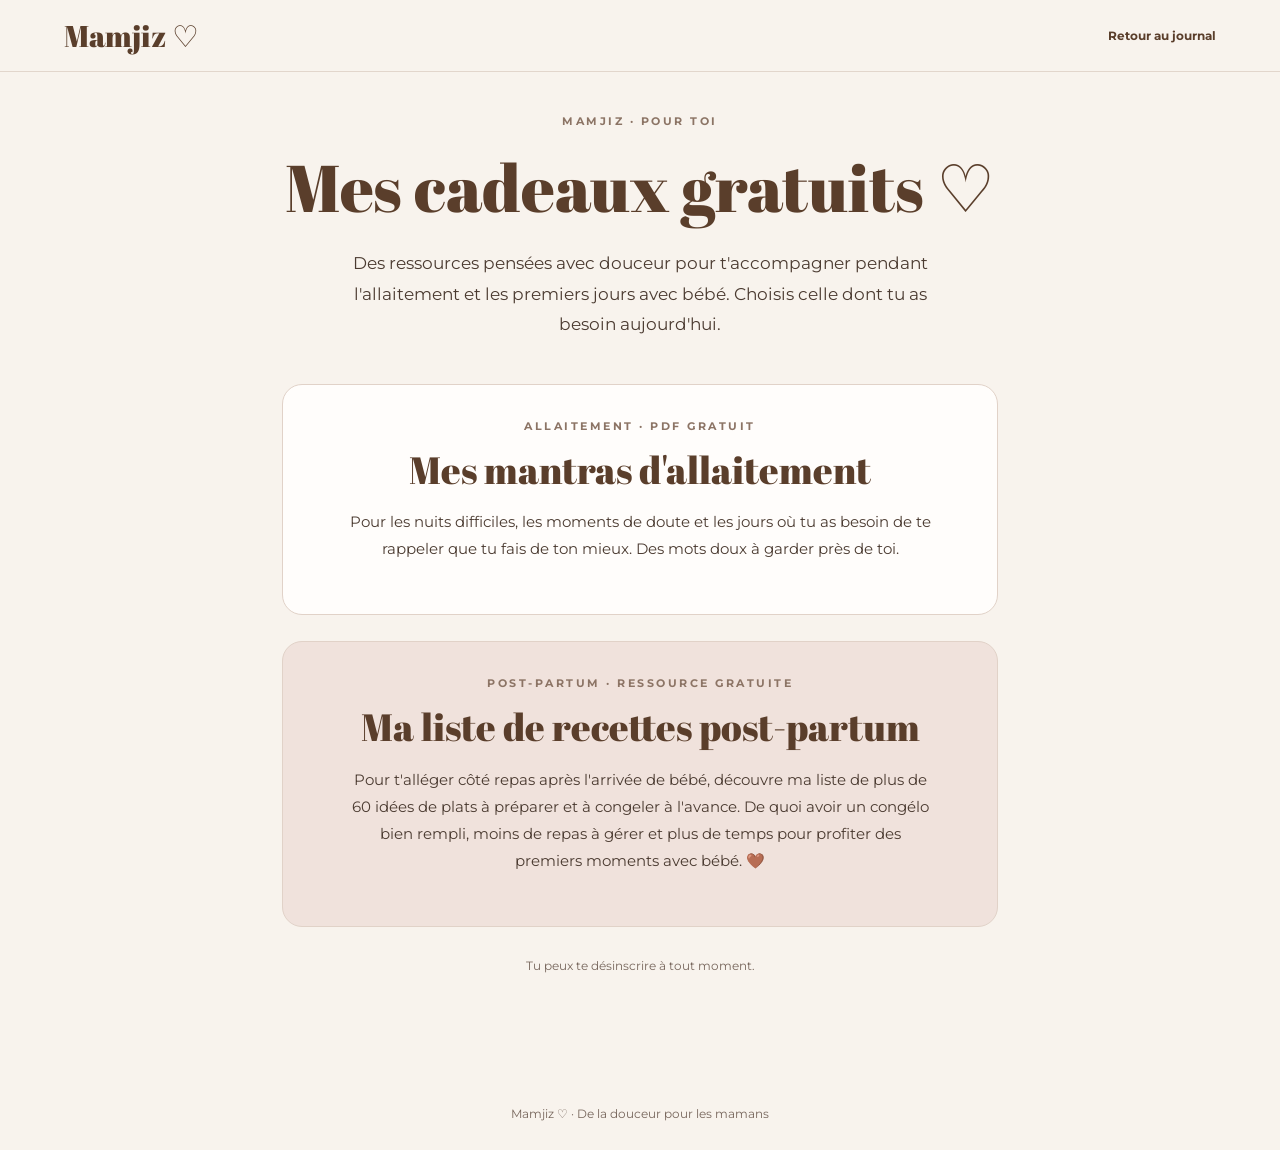
==== commit 8553adbf: "Placer formulaire mantras dans son encadré et retirer l'ancien bloc commun" ====
--- a/cadeaux-gratuits/index.html
+++ b/cadeaux-gratuits/index.html
@@ -1,4 +1,4 @@
 <!doctype html>
 <html lang="fr"><head><meta charset="utf-8"><meta name="viewport" content="width=device-width,initial-scale=1"><meta name="description" content="Les cadeaux gratuits Mamjiz : mantras d'allaitement et recettes post-partum à télécharger."><title>Cadeaux gratuits | Mamjiz</title><link href="https://fonts.googleapis.com/css2?family=Abril+Fatface&family=Montserrat:wght@400;500;600;700&display=swap" rel="stylesheet"><style>
 :root{--bg:#f8f3ed;--brown:#5a3e2b;--pink:#f0e2dc}*{box-sizing:border-box}body{margin:0;background:var(--bg);color:#4b3b31;font:15px/1.8 Montserrat,sans-serif}header{background:#f8f3ed;border-bottom:1px solid #e2d6cc;padding:15px 5%;display:flex;align-items:center;justify-content:space-between}header a{text-decoration:none;color:var(--brown)}.brand{font:30px 'Abril Fatface',serif}.back{font-size:12px;font-weight:700}main{max-width:760px;margin:auto;padding:40px 22px 90px}.eyebrow{font-size:11px;letter-spacing:2.5px;text-transform:uppercase;font-weight:700;color:#8c7465}h1,h2{font-family:'Abril Fatface',Georgia,serif;color:var(--brown);font-weight:400;line-height:1.2}h1{font-size:clamp(42px,8vw,66px);margin:15px 0 22px}h2{font-size:clamp(28px,5vw,38px);margin:10px 0 16px}.lead{font-size:17px;max-width:590px}.gifts{display:grid;gap:26px;margin-top:44px}.gift{background:#fffdfb;border:1px solid #e1d2c8;border-radius:20px;padding:32px}.gift:nth-child(2){background:#f0e2dc}.gift p{margin:0 0 16px}.btn{display:inline-block;background:var(--brown);color:#fff;text-decoration:none;text-transform:uppercase;letter-spacing:.8px;font-size:11px;font-weight:700;border-radius:35px;padding:14px 22px;text-align:center}.note{font-size:12px;color:#77665c;margin-top:28px}footer{text-align:center;font-size:12px;padding:25px;color:#77665c}@media(max-width:650px){.gift{padding:26px 22px}.btn{display:block}}
- .signup{margin-top:34px;padding:24px 12px;border-radius:20px;background:#fffdfb;border:1px solid #e1d2c8;text-align:center}.signup p{margin:0 0 18px}.signup .ml-embedded{width:100%;max-width:600px;margin:0 auto;text-align:left}main> .eyebrow,main>h1,main>.lead,.gift,.note{text-align:center}.lead{margin-left:auto;margin-right:auto}.gift p{max-width:590px;margin-left:auto;margin-right:auto}.gift .ml-embedded{width:100%;max-width:600px;margin:20px auto 0;text-align:left}.signup>p{max-width:540px;margin-left:auto;margin-right:auto}@media(max-width:650px){.signup{padding:24px 12px}.gift{padding:28px 20px}} </style><script>(function(w,d,e,u,f,l,n){w[f]=w[f]||function(){(w[f].q=w[f].q||[]).push(arguments);};l=d.createElement(e);l.async=1;l.src=u;n=d.getElementsByTagName(e)[0];n.parentNode.insertBefore(l,n);})(window,document,"script","https://assets.mailerlite.com/js/universal.js","ml");ml("account","2702521");</script></head><body><header><a class="brand" href="/">Mamjiz ♡</a><a class="back" href="/blog/mes-indispensables-allaitement/">Retour au journal</a></header><main><div class="eyebrow">Mamjiz · Pour toi</div><h1>Mes cadeaux gratuits ♡</h1><p class="lead">Des ressources pensées avec douceur pour t'accompagner pendant l'allaitement et les premiers jours avec bébé. Choisis celle dont tu as besoin aujourd'hui.</p><div class="gifts"><section class="gift"><div class="eyebrow">Allaitement · PDF gratuit</div><h2>Mes mantras d'allaitement</h2><p>Pour les nuits difficiles, les moments de doute et les jours où tu as besoin de te rappeler que tu fais de ton mieux. Des mots doux à garder près de toi.</p></section><section class="gift"><div class="eyebrow">Post-partum · Ressource gratuite</div><h2>Ma liste de recettes post-partum</h2><p>Pour t'alléger côté repas après l'arrivée de bébé, découvre ma liste de plus de 60 idées de plats à préparer et à congeler à l'avance. De quoi avoir un congélo bien rempli, moins de repas à gérer et plus de temps pour profiter des premiers moments avec bébé. 🤎</p><div class="ml-embedded" data-form="C5kXFT"></div></section></div><section id="inscription" class="signup"><div class="eyebrow">Une inscription · Deux cadeaux</div><h2>Reçois tes deux cadeaux gratuits ♡</h2><p>Indique ton adresse e-mail ci-dessous pour recevoir les mantras d’allaitement et les recettes post-partum.</p><div class="ml-embedded" data-form="Gw6E21"></div></section><p class="note">Tu peux te désinscrire à tout moment.</p></main><footer>Mamjiz ♡ · De la douceur pour les mamans</footer></body></html>+ .signup{margin-top:34px;padding:24px 12px;border-radius:20px;background:#fffdfb;border:1px solid #e1d2c8;text-align:center}.signup p{margin:0 0 18px}.signup .ml-embedded{width:100%;max-width:600px;margin:0 auto;text-align:left}main> .eyebrow,main>h1,main>.lead,.gift,.note{text-align:center}.lead{margin-left:auto;margin-right:auto}.gift p{max-width:590px;margin-left:auto;margin-right:auto}.gift .ml-embedded{width:100%;max-width:600px;margin:20px auto 0;text-align:left}.signup>p{max-width:540px;margin-left:auto;margin-right:auto}@media(max-width:650px){.signup{padding:24px 12px}.gift{padding:28px 20px}} </style><script>(function(w,d,e,u,f,l,n){w[f]=w[f]||function(){(w[f].q=w[f].q||[]).push(arguments);};l=d.createElement(e);l.async=1;l.src=u;n=d.getElementsByTagName(e)[0];n.parentNode.insertBefore(l,n);})(window,document,"script","https://assets.mailerlite.com/js/universal.js","ml");ml("account","2702521");</script></head><body><header><a class="brand" href="/">Mamjiz ♡</a><a class="back" href="/blog/mes-indispensables-allaitement/">Retour au journal</a></header><main><div class="eyebrow">Mamjiz · Pour toi</div><h1>Mes cadeaux gratuits ♡</h1><p class="lead">Des ressources pensées avec douceur pour t'accompagner pendant l'allaitement et les premiers jours avec bébé. Choisis celle dont tu as besoin aujourd'hui.</p><div class="gifts"><section class="gift"><div class="eyebrow">Allaitement · PDF gratuit</div><h2>Mes mantras d'allaitement</h2><p>Pour les nuits difficiles, les moments de doute et les jours où tu as besoin de te rappeler que tu fais de ton mieux. Des mots doux à garder près de toi.</p><div class="ml-embedded" data-form="Gw6E21"></div></section><section class="gift"><div class="eyebrow">Post-partum · Ressource gratuite</div><h2>Ma liste de recettes post-partum</h2><p>Pour t'alléger côté repas après l'arrivée de bébé, découvre ma liste de plus de 60 idées de plats à préparer et à congeler à l'avance. De quoi avoir un congélo bien rempli, moins de repas à gérer et plus de temps pour profiter des premiers moments avec bébé. 🤎</p><div class="ml-embedded" data-form="C5kXFT"></div></section></div><p class="note">Tu peux te désinscrire à tout moment.</p></main><footer>Mamjiz ♡ · De la douceur pour les mamans</footer></body></html>
